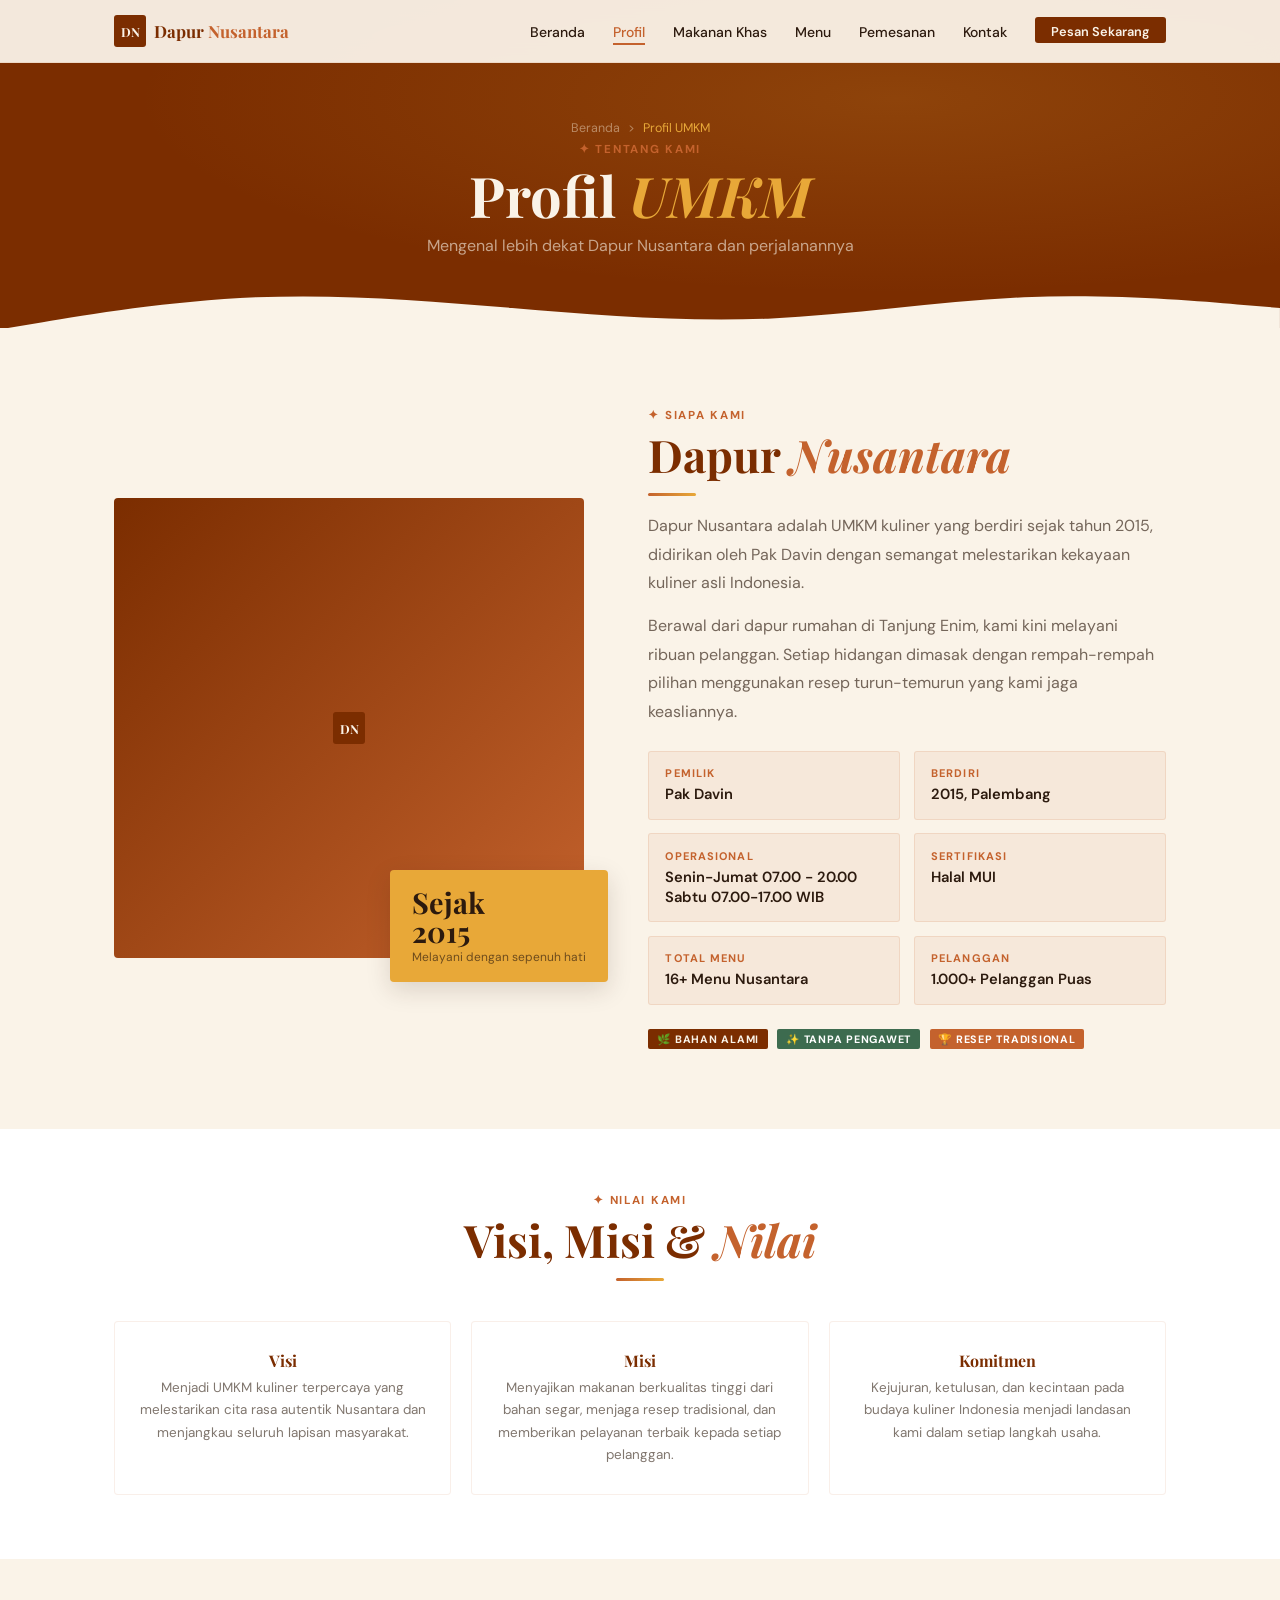
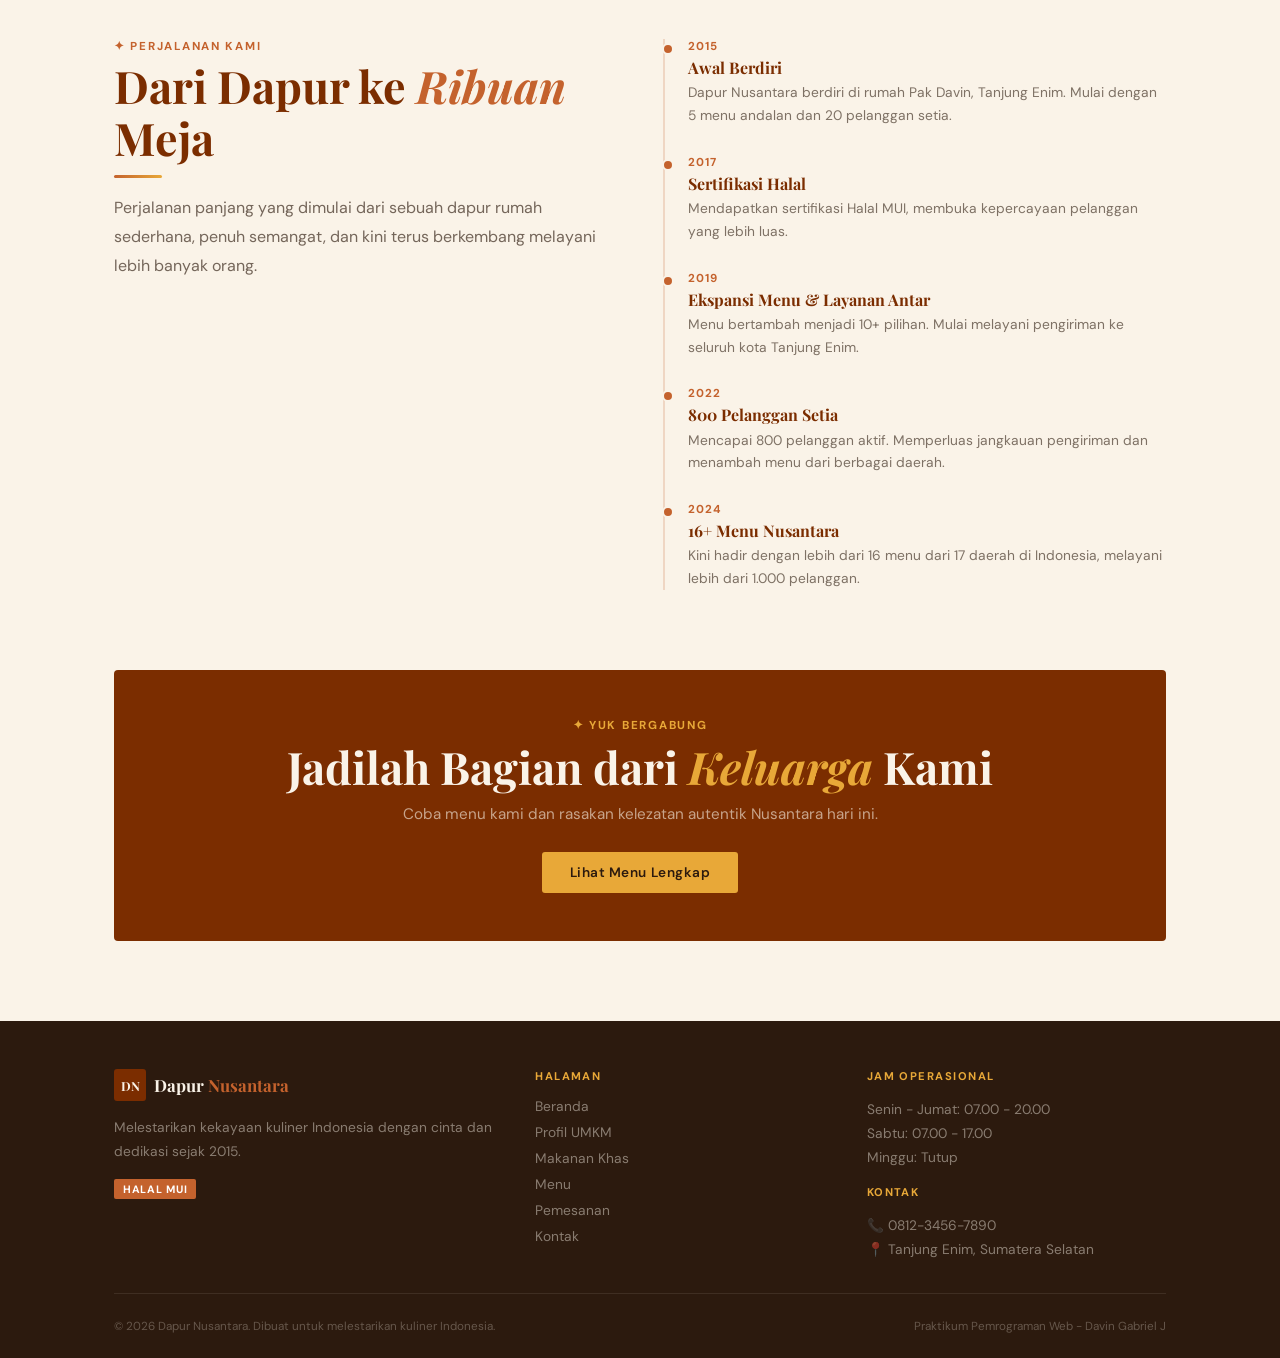
==== profil.html @ 14e7c6a9 "Up file project" ====
<!DOCTYPE html>
<html lang="id">
<head>
  <meta charset="UTF-8"/>
  <meta name="viewport" content="width=device-width, initial-scale=1.0"/>
  <title>Dapur Nusantara - Profil UMKM</title>
  <link rel="stylesheet" href="css/style.css"/>
  <style>
    /* Layout dua kolom: gambar kiri, teks kanan */
    .profil-grid {
      display: grid; grid-template-columns: 1fr 1.1fr;
      gap: 4rem; align-items: center;
    }
    @media (max-width: 860px) { .profil-grid { grid-template-columns: 1fr; } }

    /* Wrapper gambar profil — position:relative agar badge bisa absolute */
    .profil-img-wrap { position: relative; }
    .profil-img {
      width: 100%; height: 460px;
      background: linear-gradient(135deg, var(--batik), var(--rempah));
      border-radius: 4px;
      display: flex; align-items: center; justify-content: center;
      font-size: 8rem;
      overflow: hidden; /* agar <img> tidak keluar dari border-radius */
    }
    /* Badge "Sejak 2015" yang menempel di pojok kanan bawah gambar */
    .profil-img-badge {
      position: absolute; bottom: -1.5rem; right: -1.5rem;
      background: var(--kunyit); padding: 1.1rem 1.4rem;
      border-radius: 4px; box-shadow: 0 8px 24px rgba(44,26,14,0.15);
    }
    .profil-img-badge-num   { font-family: 'Playfair Display', serif; font-size: 1.8rem; font-weight: 700; color: var(--coklat); line-height: 1; }
    .profil-img-badge-label { font-size: 0.75rem; color: rgba(44,26,14,0.65); margin-top: 0.2rem; }
    @media (max-width: 860px) { .profil-img-badge { right: 0; } }

    /* Grid 2 kolom untuk kotak-kotak info (Pemilik, Berdiri, dll) */
    .info-grid { display: grid; grid-template-columns: 1fr 1fr; gap: 0.85rem; margin: 1.5rem 0; }
    @media (max-width: 480px) { .info-grid { grid-template-columns: 1fr; } }

    /* Grid 3 kolom untuk Visi, Misi, Nilai */
    .nilai-grid { display: grid; grid-template-columns: repeat(3, 1fr); gap: 1.25rem; margin-top: 2.5rem; }
    @media (max-width: 700px) { .nilai-grid { grid-template-columns: 1fr; } }
    .nilai-card {
      text-align: center; padding: 1.75rem 1.25rem;
      background: white; border-radius: 4px;
      border: 1px solid rgba(196,98,45,0.1);
      transition: transform 0.3s, box-shadow 0.3s;
    }
    .nilai-card:hover { transform: translateY(-4px); box-shadow: 0 10px 28px rgba(44,26,14,0.1); }
    .nilai-icon  { font-size: 2rem; margin-bottom: 0.75rem; }
    .nilai-title { font-family: 'Playfair Display', serif; font-weight: 700; font-size: 1rem; color: var(--batik); margin-bottom: 0.4rem; }
    .nilai-desc  { font-size: 0.84rem; color: rgba(44,26,14,0.6); line-height: 1.65; }

    /* Timeline vertikal perjalanan perusahaan */
    .timeline { position: relative; padding-left: 2rem; }

    /* Garis vertikal di kiri timeline menggunakan pseudo-element ::before */
    .timeline::before { content: ''; position: absolute; left: 0.45rem; top: 0; bottom: 0; width: 2px; background: rgba(196,98,45,0.2); }

    .timeline-item { position: relative; padding-bottom: 1.75rem; }
    .timeline-item:last-child { padding-bottom: 0; }

    /* Titik bulat di garis timeline — posisinya relatif terhadap .timeline-item */
    .timeline-dot { position: absolute; left: -1.625rem; top: 0.25rem; width: 12px; height: 12px; background: var(--rempah); border-radius: 50%; border: 2px solid var(--krim); }

    .timeline-year  { font-size: 0.72rem; font-weight: 700; letter-spacing: 0.1em; color: var(--rempah); text-transform: uppercase; }
    .timeline-title { font-family: 'Playfair Display', serif; font-weight: 700; font-size: 1rem; color: var(--batik); margin: 0.2rem 0; }
    .timeline-desc  { font-size: 0.86rem; color: rgba(44,26,14,0.6); line-height: 1.65; }
  </style>
</head>
<body>

<!-- NAVBAR -->
<nav class="navbar">
  <div class="navbar-inner">
    <a href="index.html" class="navbar-logo">
      <div class="navbar-logo-icon">DN</div>
      <div class="navbar-logo-text">Dapur <span>Nusantara</span></div>
    </a>
    <ul class="navbar-links">
      <li><a href="index.html">Beranda</a></li>
      <li><a href="profil.html" class="active">Profil</a></li>
      <li><a href="makanan-khas.html">Makanan Khas</a></li>
      <li><a href="menu.html">Menu</a></li>
      <li><a href="pemesanan.html">Pemesanan</a></li>
      <li><a href="kontak.html">Kontak</a></li>
      <li class="btn-nav-wrap"><a href="pemesanan.html" class="btn-nav">Pesan Sekarang</a></li>
    </ul>
    <button class="hamburger" aria-label="Menu">
      <svg width="22" height="22" fill="none" stroke="currentColor" stroke-width="2" viewBox="0 0 24 24">
        <path stroke-linecap="round" stroke-linejoin="round" d="M4 6h16M4 12h16M4 18h16"/>
      </svg>
    </button>
  </div>
  <div class="mobile-menu">
    <a href="index.html">Beranda</a>
    <a href="profil.html">Profil</a>
    <a href="makanan-khas.html">Makanan Khas</a>
    <a href="menu.html">Menu</a>
    <a href="pemesanan.html">Pemesanan</a>
    <a href="kontak.html">Kontak</a>
    <a href="pemesanan.html" class="btn btn-dark" style="text-align:center">Pesan Sekarang</a>
  </div>
</nav>


<!-- PAGE HEADER -->
<header class="page-header">
  <div class="breadcrumb"><a href="index.html">Beranda</a> > <span>Profil UMKM</span></div>
  <p class="page-header-label section-label">✦ Tentang Kami</p>
  <h1 class="page-header-title">Profil <em>UMKM</em></h1>
  <p class="page-header-sub">Mengenal lebih dekat Dapur Nusantara dan perjalanannya</p>
  <div class="page-header-wave">
    <svg viewBox="0 0 1440 60" fill="none" xmlns="http://www.w3.org/2000/svg">
      <path d="M0 60L48 52C96 44 192 28 288 24C384 20 480 28 576 36C672 44 768 52 864 48C960 44 1056 28 1152 24C1248 20 1344 28 1392 32L1440 36V60H0Z" fill="#FAF3E8"/>
    </svg>
  </div>
</header>


<!-- SECTION: Profil Utama -->
<section class="section">
  <div class="container">
    <div class="profil-grid">

      <!-- Kolom kiri: gambar UMKM -->
      <div class="profil-img-wrap fade-in">
        <div class="profil-img">
      <div class="navbar-logo-icon">DN</div>
        </div>
        <!-- Badge melayang di pojok gambar -->
        <div class="profil-img-badge">
          <div class="profil-img-badge-num">Sejak<br/>2015</div>
          <div class="profil-img-badge-label">Melayani dengan sepenuh hati</div>
        </div>
      </div>

      <!-- Kolom kanan: informasi profil -->
      <div class="fade-in delay-2">
        <p class="section-label">✦ Siapa Kami</p>
        <h2 class="section-title" style="margin-top:0.4rem">Dapur <em>Nusantara</em></h2>
        <div class="divider"></div>
        <p class="section-desc" style="margin-top:1rem">
          Dapur Nusantara adalah UMKM kuliner yang berdiri sejak tahun 2015, didirikan oleh Pak Davin dengan semangat melestarikan kekayaan kuliner asli Indonesia.
        </p>
        <p class="section-desc" style="margin-top:0.85rem">
          Berawal dari dapur rumahan di Tanjung Enim, kami kini melayani ribuan pelanggan. Setiap hidangan dimasak dengan rempah-rempah pilihan menggunakan resep turun-temurun yang kami jaga keasliannya.
        </p>

        <!-- Kotak-kotak info detail UMKM -->
        <div class="info-grid">
          <div class="info-box">
            <div class="info-box-label">Pemilik</div>
            <div class="info-box-value">Pak Davin</div>
          </div>
          <div class="info-box">
            <div class="info-box-label">Berdiri</div>
            <div class="info-box-value">2015, Palembang</div>
          </div>
          <div class="info-box">
            <div class="info-box-label">Operasional</div>
            <div class="info-box-value">Senin-Jumat 07.00 - 20.00 Sabtu 07.00-17.00 WIB</div>
          </div>
          <div class="info-box">
            <div class="info-box-label">Sertifikasi</div>
            <div class="info-box-value">Halal MUI</div>
          </div>
          <div class="info-box">
            <div class="info-box-label">Total Menu</div>
            <div class="info-box-value">16+ Menu Nusantara</div>
          </div>
          <div class="info-box">
            <div class="info-box-label">Pelanggan</div>
            <div class="info-box-value">1.000+ Pelanggan Puas</div>
          </div>
        </div>

        <div style="display:flex; gap:0.6rem; flex-wrap:wrap; margin-top:0.5rem;">
          <span class="tag tag-solid-batik">🌿 Bahan Alami</span>
          <span class="tag tag-solid-daun">✨ Tanpa Pengawet</span>
          <span class="tag tag-solid-rempah">🏆 Resep Tradisional</span>
        </div>
      </div>

    </div>
  </div>
</section>


<!-- SECTION: Visi, Misi & Komit -->
<section class="section" style="background:white; padding-top:4rem; padding-bottom:4rem;">
  <div class="container">
    <div style="text-align:center; margin-bottom:2.5rem;">
      <p class="section-label fade-in">✦ Nilai Kami</p>
      <h2 class="section-title fade-in delay-1" style="margin-top:0.4rem">Visi, Misi & <em>Nilai</em></h2>
      <div class="divider divider-center fade-in delay-2"></div>
    </div>
    <div class="nilai-grid">
      <div class="nilai-card fade-in delay-1">
        <div class="nilai-title">Visi</div>
        <p class="nilai-desc">Menjadi UMKM kuliner terpercaya yang melestarikan cita rasa autentik Nusantara dan menjangkau seluruh lapisan masyarakat.</p>
      </div>
      <div class="nilai-card fade-in delay-2">
        <div class="nilai-title">Misi</div>
        <p class="nilai-desc">Menyajikan makanan berkualitas tinggi dari bahan segar, menjaga resep tradisional, dan memberikan pelayanan terbaik kepada setiap pelanggan.</p>
      </div>
      <div class="nilai-card fade-in delay-3">
        <div class="nilai-title">Komitmen</div>
        <p class="nilai-desc">Kejujuran, ketulusan, dan kecintaan pada budaya kuliner Indonesia menjadi landasan kami dalam setiap langkah usaha.</p>
      </div>
    </div>
  </div>
</section>


<!-- SECTION: Timeline Perjalanan -->
<section class="section">
  <div class="container">
    <!-- grid-2: dua kolom (judul kiri, timeline kanan) -->
    <div class="grid-2" style="align-items:start;">
      <div>
        <p class="section-label fade-in">✦ Perjalanan Kami</p>
        <h2 class="section-title fade-in delay-1" style="margin-top:0.4rem">Dari Dapur ke <em>Ribuan</em> Meja</h2>
        <div class="divider fade-in delay-2"></div>
        <p class="section-desc fade-in delay-2" style="margin-top:1rem">
          Perjalanan panjang yang dimulai dari sebuah dapur rumah sederhana, penuh semangat, dan kini terus berkembang melayani lebih banyak orang.
        </p>
      </div>

      <!-- Timeline: setiap .timeline-item = satu tonggak pencapaian -->
      <div class="timeline fade-in delay-2">
        <div class="timeline-item">
          <div class="timeline-dot"></div>
          <div class="timeline-year">2015</div>
          <div class="timeline-title">Awal Berdiri</div>
          <p class="timeline-desc">Dapur Nusantara berdiri di rumah Pak Davin, Tanjung Enim. Mulai dengan 5 menu andalan dan 20 pelanggan setia.</p>
        </div>
        <div class="timeline-item">
          <div class="timeline-dot"></div>
          <div class="timeline-year">2017</div>
          <div class="timeline-title">Sertifikasi Halal</div>
          <p class="timeline-desc">Mendapatkan sertifikasi Halal MUI, membuka kepercayaan pelanggan yang lebih luas.</p>
        </div>
        <div class="timeline-item">
          <div class="timeline-dot"></div>
          <div class="timeline-year">2019</div>
          <div class="timeline-title">Ekspansi Menu & Layanan Antar</div>
          <p class="timeline-desc">Menu bertambah menjadi 10+ pilihan. Mulai melayani pengiriman ke seluruh kota Tanjung Enim.</p>
        </div>
        <div class="timeline-item">
          <div class="timeline-dot"></div>
          <div class="timeline-year">2022</div>
          <div class="timeline-title">800 Pelanggan Setia</div>
          <p class="timeline-desc">Mencapai 800 pelanggan aktif. Memperluas jangkauan pengiriman dan menambah menu dari berbagai daerah.</p>
        </div>
        <div class="timeline-item">
          <div class="timeline-dot"></div>
          <div class="timeline-year">2024</div>
          <div class="timeline-title">16+ Menu Nusantara</div>
          <p class="timeline-desc">Kini hadir dengan lebih dari 16 menu dari 17 daerah di Indonesia, melayani lebih dari 1.000 pelanggan.</p>
        </div>
      </div>
    </div>
  </div>
</section>


<!-- CTA -->
<section style="padding: 0 0 5rem;">
  <div class="container">
    <div style="background:var(--batik); border-radius:4px; padding:3rem 2rem; text-align:center;" class="fade-in">
      <p class="section-label" style="color:var(--kunyit)">✦ Yuk Bergabung</p>
      <h2 class="section-title section-title-light" style="margin-top:0.5rem; margin-bottom:0.75rem">
        Jadilah Bagian dari <em>Keluarga</em> Kami
      </h2>
      <p style="color:rgba(250,243,232,0.6); font-size:0.95rem; margin-bottom:1.75rem;">
        Coba menu kami dan rasakan kelezatan autentik Nusantara hari ini.
      </p>
      <a href="menu.html" class="btn btn-primary">Lihat Menu Lengkap</a>
    </div>
  </div>
</section>


<!-- FOOTER -->
<footer class="footer">
  <div class="container">
    <div class="footer-grid">
      <div>
        <div style="display:flex; align-items:center; gap:0.5rem; margin-bottom:0.85rem;">
          <div class="navbar-logo-icon">DN</div>
          <div class="navbar-logo-text" style="color:var(--krim)">Dapur <span>Nusantara</span></div>
        </div>
        <p class="footer-text">Melestarikan kekayaan kuliner Indonesia dengan cinta dan dedikasi sejak 2015.</p>
        <div style="display:flex; gap:0.5rem; margin-top:1rem;">
          <span class="tag tag-solid-rempah">Halal MUI</span>
        </div>
      </div>
      <div>
        <div class="footer-title">Halaman</div>
        <div class="footer-links">
          <a href="index.html">Beranda</a>
          <a href="profil.html">Profil UMKM</a>
          <a href="makanan-khas.html">Makanan Khas</a>
          <a href="menu.html">Menu</a>
          <a href="pemesanan.html">Pemesanan</a>
          <a href="kontak.html">Kontak</a>
        </div>
      </div>
      <div>
        <div class="footer-title">Jam Operasional</div>
        <p class="footer-text">
          Senin - Jumat: 07.00 - 20.00<br/>
          Sabtu: 07.00 - 17.00<br/>
          Minggu: Tutup
        </p>
        <div style="margin-top:1rem;">
          <div class="footer-title">Kontak</div>
          <p class="footer-text">📞 0812-3456-7890<br/>📍 Tanjung Enim, Sumatera Selatan</p>
        </div>
      </div>
    </div>
    <div class="footer-bottom">
      <p>© 2026 Dapur Nusantara. Dibuat untuk melestarikan kuliner Indonesia.</p>
      <p>Praktikum Pemrograman Web - Davin Gabriel J</p>
    </div>
  </div>
</footer>

<script src="js/main.js"></script>
</body>
</html>
---- css/style.css ----
/* ============================================================
   style.css — Dapur Nusantara
   File CSS global yang dipakai oleh semua halaman HTML.
   ============================================================ */


/* ── IMPORT FONT dari Google Fonts ──
   Playfair Display : font serif elegan untuk judul
   DM Sans          : font sans-serif bersih untuk teks biasa
   Keduanya di-load dari internet saat halaman dibuka           */
@import url('https://fonts.googleapis.com/css2?family=Playfair+Display:ital,wght@0,700;1,700&family=DM+Sans:wght@400;500;600&display=swap');


/* ── CSS VARIABLES (Custom Properties) ──
   Definisikan warna di satu tempat agar mudah diubah & konsisten.
   Diakses dengan: var(--nama-variabel)
   :root = elemen paling atas (setara <html>), scope-nya global    */
:root {
  --coklat:  #2C1A0E; /* coklat gelap, warna teks utama           */
  --batik:   #7B2D00; /* merah bata tua, warna primer/aksen utama */
  --rempah:  #C4622D; /* oranye kecoklatan, warna sekunder        */
  --kunyit:  #E8A838; /* kuning kunyit, untuk highlight/aksen     */
  --daun:    #3D6B4F; /* hijau daun, untuk tag "alami/segar"      */
  --krim:    #FAF3E8; /* putih krem, warna background utama       */
}


/* ── CSS RESET ──
   Menghapus margin, padding, dan box-sizing default browser
   agar tampilan konsisten di semua browser.
   *::before dan *::after = pseudo-element (konten virtual CSS)   */
*, *::before, *::after { box-sizing: border-box; margin: 0; padding: 0; }

/* scroll-behavior: smooth → animasi halus saat klik anchor link (#section) */
html { scroll-behavior: smooth; }

/* overflow-x: hidden → cegah konten meluber ke kanan secara horizontal */
body { font-family: 'DM Sans', sans-serif; background: var(--krim); color: var(--coklat); overflow-x: hidden; }

a { text-decoration: none; color: inherit; }
ul { list-style: none; }

/* max-width: 100% → gambar tidak pernah lebih lebar dari containernya */
img { max-width: 100%; display: block; }


/* ── LAYOUT ── */

/* .container: pembungkus konten agar tidak terlalu lebar di layar besar */
.container { max-width: 1100px; margin: 0 auto; padding: 0 1.5rem; }

/* .section: jarak atas-bawah standar untuk setiap section halaman */
.section    { padding: 5rem 0; }


/* ── TYPOGRAPHY (Gaya Teks) ── */

/* Label kecil di atas judul section, biasanya "✦ Sesuatu" */
.section-label {
  font-size: 0.72rem; font-weight: 700;
  letter-spacing: 0.15em; /* jarak antar huruf lebih lebar */
  text-transform: uppercase; /* semua huruf kapital */
  color: var(--rempah);
}

/* Judul utama section
   clamp(min, preferred, max): ukuran font responsif otomatis
   → minimal 1.9rem, idealnya 4% lebar viewport, maksimal 2.8rem */
.section-title {
  font-family: 'Playfair Display', serif;
  font-size: clamp(1.9rem, 4vw, 2.8rem);
  font-weight: 700; line-height: 1.15; color: var(--batik);
}
.section-title em       { font-style: italic; color: var(--rempah); }
.section-title-light    { color: var(--krim); } /* versi terang untuk bg gelap */
.section-title-light em { color: var(--kunyit); }

/* Teks deskripsi di bawah judul */
.section-desc { font-size: 1rem; color: rgba(44,26,14,0.65); line-height: 1.8; }

/* Garis pendek dekoratif di bawah judul */
.divider        { width: 48px; height: 3px; background: linear-gradient(90deg, var(--rempah), var(--kunyit)); border-radius: 2px; margin: 0.75rem 0; }
.divider-center { margin: 0.75rem auto; } /* versi tengah */


/* ── NAVBAR ── */

/* position: fixed → navbar tetap di atas meski halaman di-scroll
   z-index: 999   → pastikan navbar selalu di depan elemen lain
   backdrop-filter: blur → efek kaca buram di belakang navbar     */
.navbar {
  position: fixed; top: 0; left: 0; right: 0; z-index: 999;
  background: rgba(250,243,232,0.95);
  backdrop-filter: blur(10px);
  border-bottom: 1px solid rgba(196,98,45,0.12);
  transition: box-shadow 0.3s;
}

/* Class ini ditambahkan via JS saat user scroll ke bawah */
.navbar.scrolled { box-shadow: 0 2px 20px rgba(44,26,14,0.1); }

.navbar-inner {
  max-width: 1100px; margin: 0 auto; padding: 0 1.5rem;
  height: 62px; display: flex; align-items: center; justify-content: space-between;
}
.navbar-logo { display: flex; align-items: center; gap: 0.5rem; }
.navbar-logo-icon {
  width: 32px; height: 32px; background: var(--batik); border-radius: 3px;
  display: flex; align-items: center; justify-content: center;
  color: var(--krim); font-family: 'Playfair Display', serif; font-weight: 700; font-size: 0.78rem;
}
.navbar-logo-text { font-family: 'Playfair Display', serif; font-weight: 700; font-size: 1.05rem; color: var(--batik); }
.navbar-logo-text span { color: var(--rempah); }
.navbar-links { display: flex; align-items: center; gap: 1.75rem; }
.navbar-links a {
  font-size: 0.875rem; font-weight: 500; color: var(--coklat);
  position: relative; padding-bottom: 2px; transition: color 0.25s;
}

/* Garis bawah animasi saat hover: mulai width 0, melebar ke 100% */
.navbar-links a::after {
  content: ''; position: absolute; bottom: -2px; left: 0;
  width: 0; height: 2px; background: var(--rempah); transition: width 0.25s;
}
.navbar-links a:hover,
.navbar-links a.active { color: var(--rempah); }
.navbar-links a:hover::after,
.navbar-links a.active::after { width: 100%; }

/* Tombol "Pesan Sekarang" di navbar — pakai !important untuk override style .navbar-links a */
.btn-nav {
  background: var(--batik) !important; color: var(--krim) !important;
  padding: 0.4rem 1rem; border-radius: 3px;
  font-size: 0.8rem !important; font-weight: 600 !important; transition: background 0.25s !important;
}
.btn-nav::after { display: none !important; } /* sembunyikan garis bawah hover */
.btn-nav:hover  { background: var(--rempah) !important; }

/* Tombol hamburger (☰) untuk mobile — disembunyikan di desktop */
.hamburger { display: none; background: none; border: none; cursor: pointer; color: var(--coklat); }

/* Menu mobile yang terlipat — ditampilkan via JS saat hamburger diklik */
.mobile-menu {
  display: none; flex-direction: column; gap: 0.85rem;
  padding: 1rem 1.5rem 1.25rem;
  border-top: 1px solid rgba(196,98,45,0.12); background: var(--krim);
}
.mobile-menu.open { display: flex; } /* class 'open' ditambahkan JS */
.mobile-menu a { font-size: 0.9rem; font-weight: 500; color: var(--coklat); transition: color 0.25s; }
.mobile-menu a:hover { color: var(--rempah); }

/* Media Query: aturan CSS yang hanya berlaku di ukuran layar tertentu
   max-width: 860px → berlaku ketika lebar layar ≤ 860px (tablet/HP) */
@media (max-width: 860px) {
  .navbar-links, .btn-nav-wrap { display: none; } /* sembunyikan link desktop */
  .hamburger { display: block; }                  /* tampilkan tombol hamburger */
}


/* ── PAGE HEADER ──
   Banner judul di bagian atas setiap halaman (selain beranda)    */
.page-header {
  background: var(--batik);
  padding: 7.5rem 1.5rem 4.5rem;
  text-align: center; position: relative; overflow: hidden;
}

/* Efek gradasi cahaya di belakang konten header
   position: absolute; inset: 0 → cover seluruh area parent      */
.page-header::before {
  content: ''; position: absolute; inset: 0;
  background: radial-gradient(ellipse at 70% 30%, rgba(228,168,56,0.18) 0%, transparent 60%);
}
.page-header-label   { position: relative; }
.page-header-title   { font-family: 'Playfair Display', serif; font-size: clamp(2.2rem, 5vw, 3.5rem); font-weight: 700; color: var(--krim); line-height: 1.1; margin-top: 0.4rem; position: relative; }
.page-header-title em { color: var(--kunyit); font-style: italic; }
.page-header-sub     { font-size: 1rem; color: rgba(250,243,232,0.6); margin-top: 0.6rem; position: relative; }

/* SVG gelombang di bagian bawah page header untuk transisi halus ke konten */
.page-header-wave    { position: absolute; bottom: -1px; left: 0; right: 0; line-height: 0; }

.breadcrumb { display: flex; align-items: center; justify-content: center; gap: 0.5rem; font-size: 0.78rem; color: rgba(250,243,232,0.45); margin-bottom: 0.4rem; }
.breadcrumb a { color: rgba(250,243,232,0.45); transition: color 0.25s; }
.breadcrumb a:hover { color: var(--kunyit); }
.breadcrumb span { color: var(--kunyit); }


/* ── BUTTONS ── */

/* Base style tombol — semua tombol mewarisi ini */
.btn {
  display: inline-block; font-weight: 600; font-size: 0.85rem;
  letter-spacing: 0.04em; padding: 0.75rem 1.75rem;
  border-radius: 3px; border: none; cursor: pointer; transition: all 0.25s; text-align: center;
}
.btn-primary      { background: var(--kunyit); color: var(--coklat); }
.btn-primary:hover { background: #d4960f; transform: translateY(-2px); box-shadow: 0 6px 18px rgba(212,150,15,0.32); }
.btn-dark         { background: var(--batik); color: var(--krim); }
.btn-dark:hover   { background: var(--rempah); transform: translateY(-2px); }
.btn-outline      { background: transparent; color: var(--batik); border: 2px solid var(--batik); }
.btn-outline:hover { background: var(--batik); color: var(--krim); }
.btn-outline-light { background: transparent; color: var(--krim); border: 1.5px solid rgba(250,243,232,0.4); }
.btn-outline-light:hover { border-color: var(--kunyit); color: var(--kunyit); }
.btn-green        { background: var(--daun); color: white; }
.btn-green:hover  { background: #2f5540; transform: translateY(-2px); }
.btn-full         { width: 100%; } /* tombol memenuhi lebar containernya */


/* ── CARD (Kartu Menu) ── */

/* overflow: hidden → konten di dalam tidak boleh keluar dari batas card */
.card { background: #fff; border-radius: 4px; border: 1px solid rgba(196,98,45,0.1); overflow: hidden; transition: transform 0.3s, box-shadow 0.3s, border-color 0.3s; }
.card:hover { transform: translateY(-5px); box-shadow: 0 14px 36px rgba(44,26,14,0.12); border-color: rgba(232,168,56,0.32); }
.card-body { padding: 1.2rem; }

/* Area gambar/emoji di atas card */
.card-img  { height: 195px; background: linear-gradient(135deg, var(--rempah), var(--batik)); display: flex; align-items: center; justify-content: center; font-size: 4rem; position: relative; overflow: hidden; }

/* Lapisan gradasi gelap di bawah gambar agar teks badge terbaca */
.card-img::after { content: ''; position: absolute; inset: 0; background: linear-gradient(to top, rgba(44,26,14,0.5) 0%, transparent 55%); }

/* Label daerah asal di pojok kiri bawah card */
.card-region { position: absolute; bottom: 10px; left: 10px; z-index: 2; background: rgba(250,243,232,0.9); color: var(--batik); font-size: 0.67rem; font-weight: 700; letter-spacing: 0.07em; text-transform: uppercase; padding: 0.18rem 0.5rem; border-radius: 2px; }

/* Badge "Terlaris", "Spesial", dll di pojok kanan atas */
.card-badge  { position: absolute; top: 10px; right: 10px; z-index: 2; font-size: 0.67rem; font-weight: 700; padding: 0.18rem 0.5rem; border-radius: 2px; letter-spacing: 0.06em; text-transform: uppercase; }

.card-title  { font-family: 'Playfair Display', serif; font-weight: 700; font-size: 1.05rem; color: var(--batik); margin-bottom: 0.25rem; }
.card-desc   { font-size: 0.82rem; color: rgba(44,26,14,0.55); line-height: 1.5; margin-bottom: 0.85rem; }
.card-price  { font-weight: 700; font-size: 1.05rem; color: var(--rempah); }
.card-footer { display: flex; align-items: center; justify-content: space-between; }


/* ── KHAS CARD (kartu di halaman Makanan Khas) ── */

/* border-left: garis aksen di sisi kiri kartu */
.card-khas { background: #fff; border-left: 4px solid var(--rempah); padding: 1.35rem; border-radius: 0 4px 4px 0; transition: border-color 0.25s, box-shadow 0.25s, transform 0.25s; }

/* Hover: bergeser ke kanan sedikit (translateX) */
.card-khas:hover { border-left-color: var(--kunyit); box-shadow: 0 6px 20px rgba(44,26,14,0.09); transform: translateX(4px); }
.card-khas-title { font-family: 'Playfair Display', serif; font-weight: 700; font-size: 1.1rem; color: var(--batik); margin-bottom: 0.3rem; }
.card-khas-desc  { font-size: 0.86rem; color: rgba(44,26,14,0.6); line-height: 1.7; }


/* ── TAGS (Label Kecil) ── */
.tag { display: inline-block; padding: 0.2rem 0.55rem; font-size: 0.67rem; font-weight: 700; letter-spacing: 0.07em; text-transform: uppercase; border-radius: 2px; }
.tag-rempah       { background: rgba(196,98,45,0.12); color: var(--rempah); }
.tag-daun         { background: rgba(61,107,79,0.12); color: var(--daun); }
.tag-batik        { background: rgba(123,45,0,0.1);   color: var(--batik); }
.tag-kunyit       { background: var(--kunyit); color: var(--coklat); }
.tag-solid-daun   { background: var(--daun);   color: white; }
.tag-solid-batik  { background: var(--batik);  color: var(--krim); }
.tag-solid-rempah { background: var(--rempah); color: white; }


/* ── INFO BOX ── */
.info-box       { background: rgba(196,98,45,0.07); border: 1px solid rgba(196,98,45,0.14); border-radius: 3px; padding: 0.9rem 1rem; }
.info-box-label { font-size: 0.69rem; font-weight: 700; letter-spacing: 0.1em; text-transform: uppercase; color: var(--rempah); margin-bottom: 0.25rem; }
.info-box-value { font-weight: 600; font-size: 0.92rem; }


/* ── FORM ── */
.form-group { display: flex; flex-direction: column; gap: 0.35rem; }
.form-label  { font-size: 0.72rem; font-weight: 700; letter-spacing: 0.09em; text-transform: uppercase; color: var(--batik); }
.form-label-light { color: var(--kunyit); } /* versi terang untuk bg gelap */
.form-input {
  padding: 0.78rem 0.95rem;
  border: 1.5px solid rgba(196,98,45,0.22); border-radius: 3px;
  background: #fff; font-family: 'DM Sans', sans-serif;
  font-size: 0.92rem; color: var(--coklat); outline: none; width: 100%;
  transition: border-color 0.25s, box-shadow 0.25s;
}

/* box-shadow ring biru saat fokus → diganti warna brand */
.form-input:focus { border-color: var(--rempah); box-shadow: 0 0 0 3px rgba(196,98,45,0.1); }
.form-input::placeholder { color: rgba(44,26,14,0.32); }

/* Versi input untuk background gelap (di halaman pemesanan) */
.form-input-dark { background: rgba(255,255,255,0.08); border-color: rgba(250,243,232,0.2); color: var(--krim); }
.form-input-dark::placeholder { color: rgba(250,243,232,0.32); }
.form-input-dark:focus { border-color: var(--kunyit); box-shadow: 0 0 0 3px rgba(228,168,56,0.14); }

/* textarea: bisa di-resize secara vertikal saja oleh user */
textarea.form-input { resize: vertical; min-height: 95px; }


/* ── STATS BAR ── */
.stats-bar   { background: var(--rempah); padding: 1.4rem 0; }
.stats-grid  { max-width: 1100px; margin: 0 auto; padding: 0 1.5rem; display: grid; grid-template-columns: repeat(4,1fr); gap: 1rem; text-align: center; }
@media (max-width: 580px) { .stats-grid { grid-template-columns: repeat(2,1fr); } }
.stat-num    { font-family: 'Playfair Display', serif; font-size: 1.4rem; font-weight: 700; color: var(--kunyit); }
.stat-label  { font-size: 0.74rem; color: rgba(250,243,232,0.8); margin-top: 0.15rem; }


/* ── FOOTER ── */
.footer       { background: var(--coklat); padding: 3rem 0 1.5rem; }
.footer-grid  { display: grid; grid-template-columns: 1.3fr 1fr 1fr; gap: 2rem; padding-bottom: 2rem; border-bottom: 1px solid rgba(250,243,232,0.09); }
@media (max-width: 700px) { .footer-grid { grid-template-columns: 1fr; } }
.footer-title { font-size: 0.7rem; font-weight: 700; letter-spacing: 0.13em; text-transform: uppercase; color: var(--kunyit); margin-bottom: 0.85rem; }
.footer-links { display: flex; flex-direction: column; gap: 0.5rem; }
.footer-links a { font-size: 0.86rem; color: rgba(250,243,232,0.45); transition: color 0.25s; }
.footer-links a:hover { color: var(--krim); }
.footer-text  { font-size: 0.86rem; color: rgba(250,243,232,0.45); line-height: 1.75; }
.footer-bottom { display: flex; justify-content: space-between; align-items: center; flex-wrap: wrap; gap: 0.5rem; padding-top: 1.5rem; }
.footer-bottom p { font-size: 0.73rem; color: rgba(250,243,232,0.28); }


/* ── FADE-IN ANIMATION ──
   Elemen mulai tidak terlihat (opacity:0) dan sedikit ke bawah (translateY).
   Saat class 'visible' ditambahkan via JS → elemen muncul dengan animasi.  */
.fade-in         { opacity: 0; transform: translateY(22px); transition: opacity 0.6s ease, transform 0.6s ease; }
.fade-in.visible { opacity: 1; transform: translateY(0); }

/* Delay: membuat animasi muncul bertahap (satu per satu) */
.delay-1 { transition-delay: 0.1s; }
.delay-2 { transition-delay: 0.2s; }
.delay-3 { transition-delay: 0.3s; }


/* ── TOAST NOTIFICATION ──
   Notifikasi kecil yang muncul di pojok kanan bawah layar.
   Mulai posisi di luar layar (translateX 200%), masuk saat class 'show' aktif. */
.toast { position: fixed; bottom: 1.5rem; right: 1.5rem; background: var(--daun); color: white; padding: 0.75rem 1.25rem; border-radius: 3px; font-weight: 600; font-size: 0.86rem; z-index: 9999; box-shadow: 0 6px 20px rgba(0,0,0,0.16); transform: translateX(200%); transition: transform 0.4s ease; }
.toast.show { transform: translateX(0); } /* geser masuk ke layar */


/* ── GRID HELPERS ──
   Kelas utilitas untuk membuat layout grid dengan cepat.          */
.grid-2 { display: grid; grid-template-columns: 1fr 1fr; gap: 2rem; }
.grid-3 { display: grid; grid-template-columns: repeat(3,1fr); gap: 1.5rem; }
.grid-4 { display: grid; grid-template-columns: repeat(4,1fr); gap: 1.25rem; }

/* Responsif: kolom menyesuaikan lebar layar */
@media (max-width: 960px) { .grid-4 { grid-template-columns: repeat(2,1fr); } }
@media (max-width: 768px) { .grid-2, .grid-3 { grid-template-columns: 1fr; } }
@media (max-width: 480px) { .grid-4 { grid-template-columns: 1fr; } }


/* ── CARD IMAGE: style untuk <img> di dalam .card-img ──
   Agar gambar mengisi penuh area card dan tidak terdistorsi.      */
.card-img img {
  position: absolute;        /* ambil dari flow normal */
  inset: 0;                  /* singkatan: top:0; right:0; bottom:0; left:0 */
  width: 100%;
  height: 100%;
  object-fit: cover;         /* gambar crop ke tengah, tidak stretch */
  object-position: center;
  z-index: 0;                /* di belakang overlay gradasi (::after z-index tidak di-set = auto) */
}
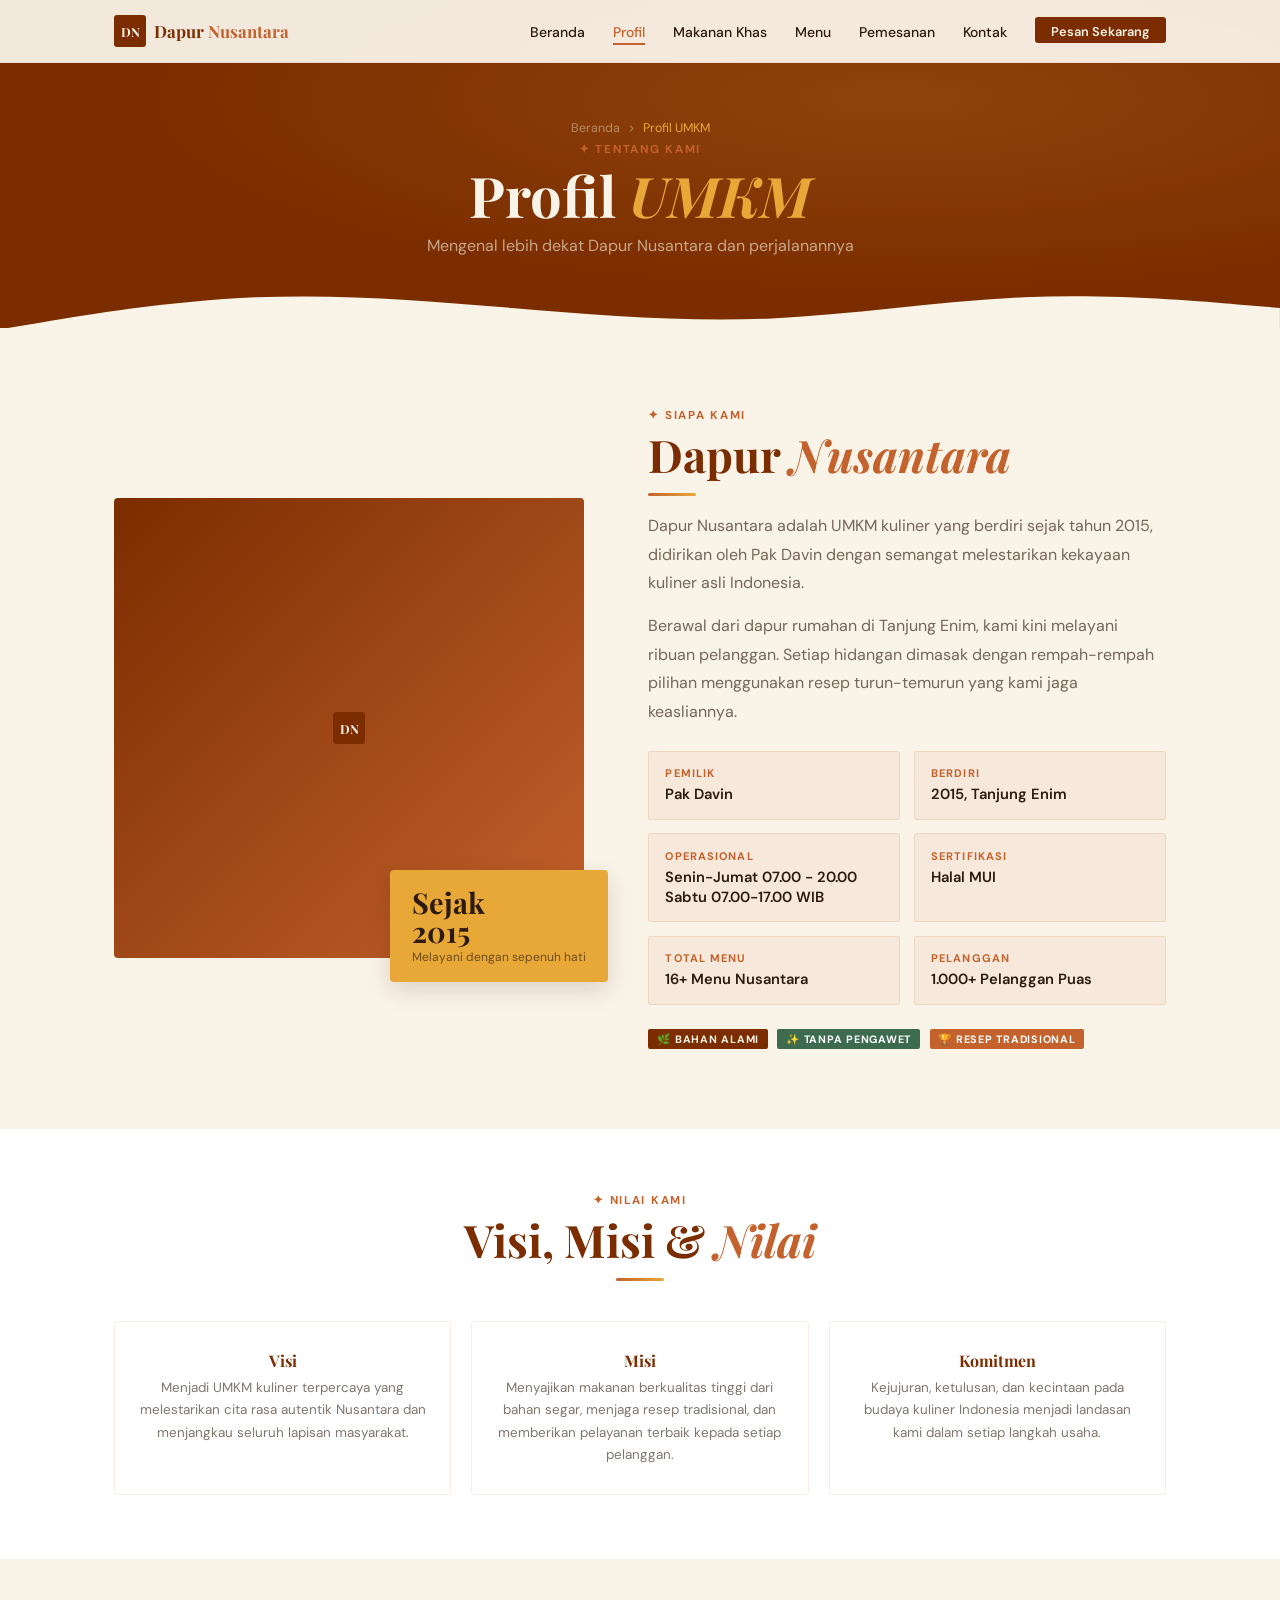
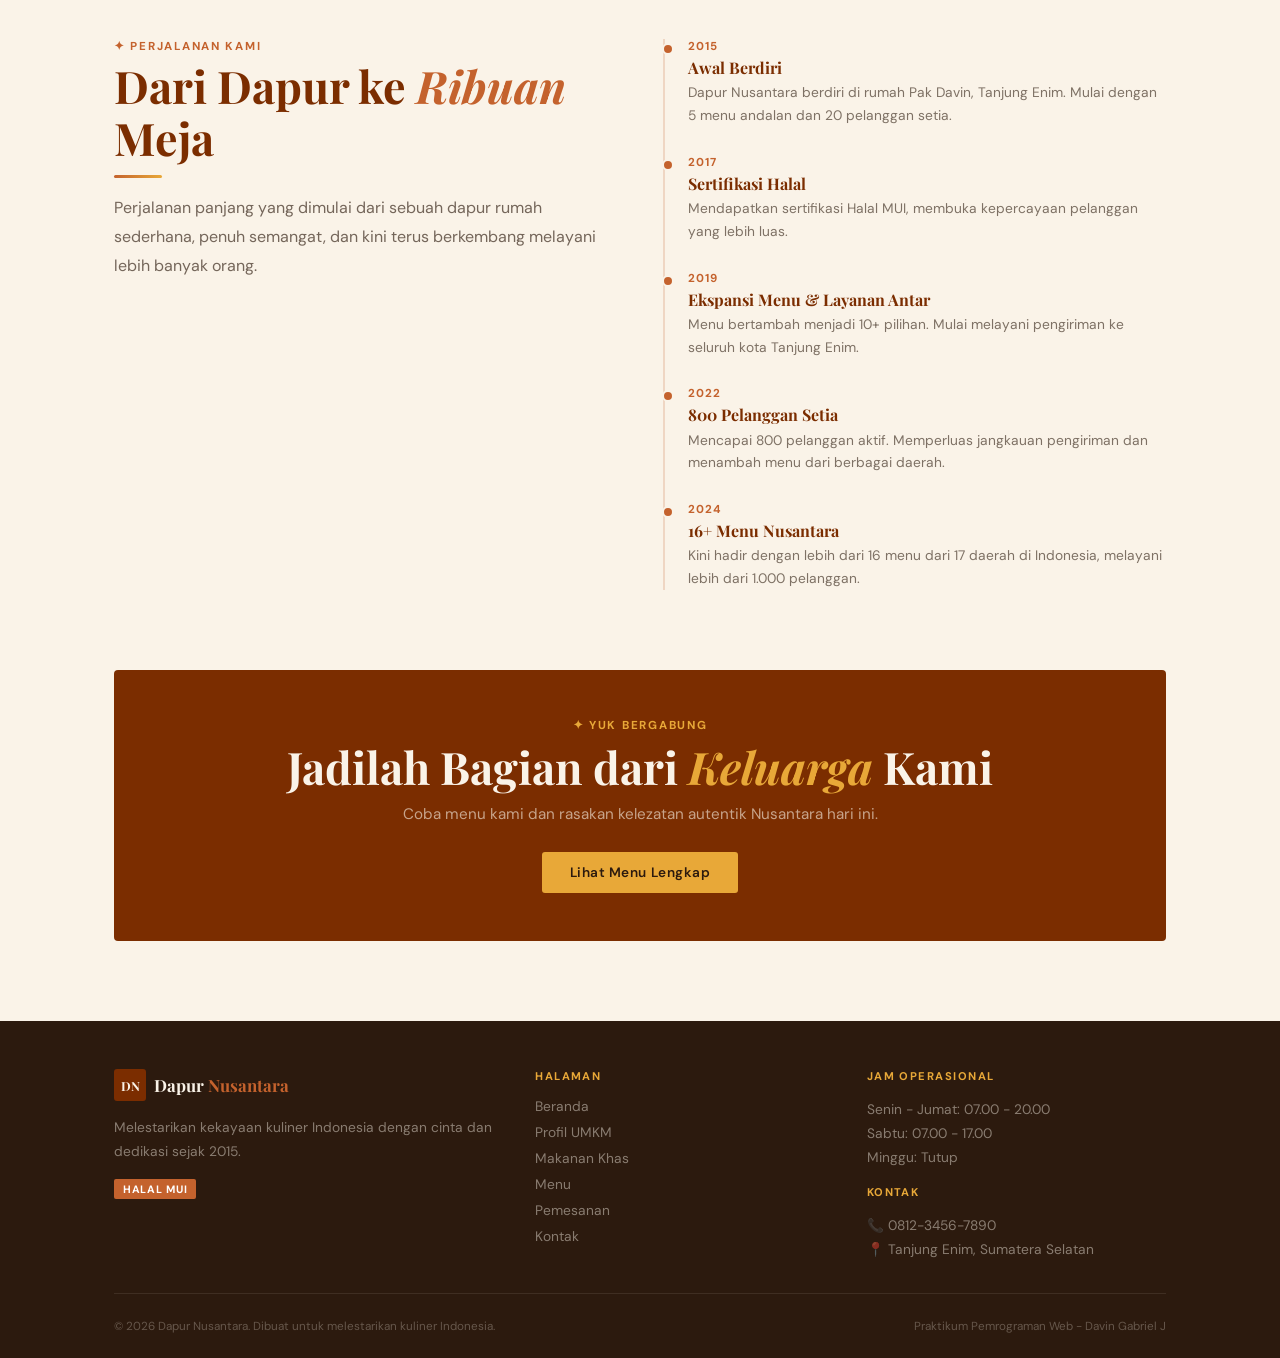
==== commit 7f5b3b0c: "Update location from Palembang to Tanjung Enim" ====
--- a/profil.html
+++ b/profil.html
@@ -155,7 +155,7 @@
           </div>
           <div class="info-box">
             <div class="info-box-label">Berdiri</div>
-            <div class="info-box-value">2015, Palembang</div>
+            <div class="info-box-value">2015, Tanjung Enim</div>
           </div>
           <div class="info-box">
             <div class="info-box-label">Operasional</div>
